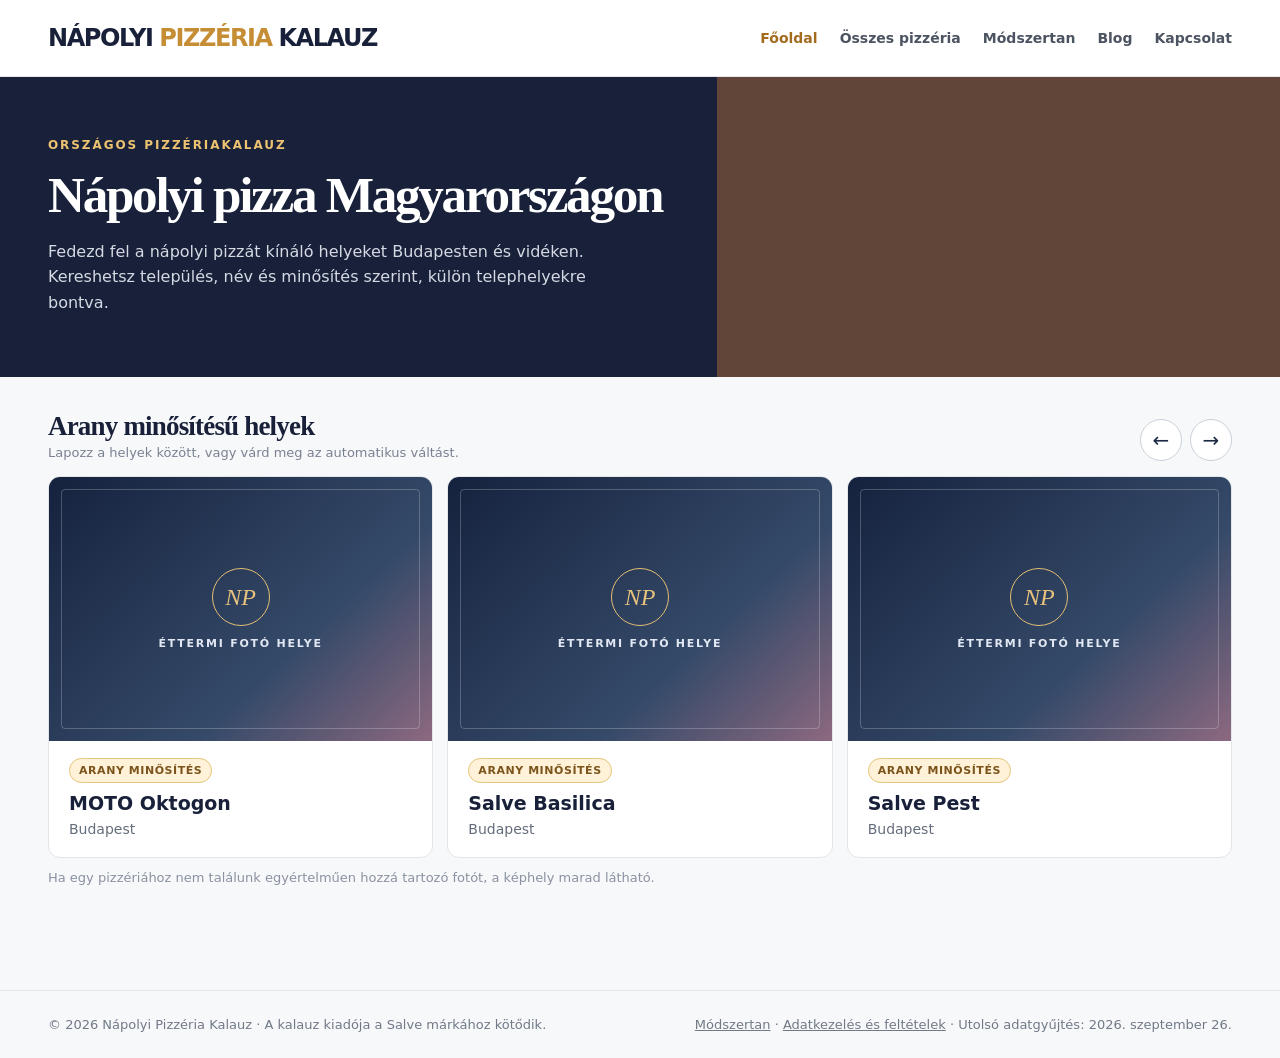
==== docs/index.html @ 6455cae8 "Reduce photo API traffic and document safe quotas" ====
<!doctype html><html lang="hu"><head><meta charset="utf-8"><meta name="viewport" content="width=device-width, initial-scale=1"><title>Nápolyi Pizzéria Kalauz – pizzériák Magyarországon</title><meta name="description" content="Országos, kereshető nápolyi pizzériakalauz Budapesten és vidéken. Települések és minősítések, külön éttermi egységek."><link rel="canonical" href="https://napolyipizzeriakalauz.com/"><meta property="og:type" content="website"><meta property="og:title" content="Nápolyi Pizzéria Kalauz – pizzériák Magyarországon"><meta property="og:description" content="Országos, kereshető nápolyi pizzériakalauz Budapesten és vidéken. Települések és minősítések, külön éttermi egységek."><meta property="og:url" content="https://napolyipizzeriakalauz.com/"><link rel="icon" href="https://napolyipizzeriakalauz.com/favicon.svg" type="image/svg+xml"><style>
:root{font-family:Inter,ui-sans-serif,system-ui,-apple-system,"Segoe UI",sans-serif;color:#182139;background:#f7f8fa}*{box-sizing:border-box}body{margin:0}button,input,select{font:inherit}button{cursor:pointer}a{color:inherit;text-decoration:none}.shell{max-width:1240px;margin:auto;padding:0 28px}.header{background:#fff;border-bottom:1px solid #e7e9ed;position:sticky;top:0;z-index:10}.header-inner{height:76px;display:flex;align-items:center;justify-content:space-between;gap:28px}.brand{font-weight:900;letter-spacing:-.06em;font-size:24px;white-space:nowrap}.brand span{color:#c58d34}.nav{display:flex;gap:30px;color:#4c5361;font-size:14px;font-weight:700}.nav a:hover,.nav a.active{color:#a36b1e}.top-right{font-size:12px;background:#f2f3f5;border-radius:99px;padding:9px 12px;color:#667081}.intro{display:grid;grid-template-columns:1.12fr .88fr;min-height:300px;background:#182139;color:white;overflow:hidden}.intro-copy{padding:42px max(28px,calc((100vw - 1184px)/2));padding-right:30px;align-self:center}.eyebrow{color:#edc271;font-size:12px;font-weight:900;letter-spacing:.16em;text-transform:uppercase}.intro h1{font-family:Georgia,serif;font-size:clamp(35px,4vw,56px);letter-spacing:-.045em;line-height:1.06;margin:16px 0 16px}.intro p{color:#d5d9e4;line-height:1.6;font-size:16px;max-width:560px;margin:0}.intro-photo{background:#614539 url('./pizza.jpg') center 54%/cover}.main{padding-top:34px;padding-bottom:80px}.featured{display:flex;align-items:center;justify-content:space-between;gap:18px;margin-bottom:15px}.featured h2,.results h2{font-family:Georgia,serif;font-size:27px;letter-spacing:-.03em;margin:0}.featured small{color:#7a8190;font-size:13px}.picks{display:grid;grid-template-columns:repeat(3,1fr);gap:14px;margin-bottom:42px}.pick{background:#fff;border:1px solid #e3e5e9;border-radius:12px;padding:20px;min-height:114px;display:flex;flex-direction:column;justify-content:space-between}.pick strong{font-size:17px}.pick .meta{color:#6f7684;font-size:13px}.pill{color:#7b541b;background:#fff2d8;border:1px solid #e7c681;padding:5px 9px;border-radius:20px;font-size:11px;font-weight:850;letter-spacing:.05em;white-space:nowrap}.pick-head{display:flex;justify-content:space-between;gap:10px}.search-panel{background:white;padding:22px 24px;border-radius:15px;border:1px solid #e0e4ea;box-shadow:0 5px 28px #1d25380a}.search-panel h2{font-family:Georgia,serif;margin:0 0 16px;font-size:26px}.filters{display:grid;grid-template-columns:1fr 1fr auto;gap:14px;align-items:end}.field{display:flex;flex-direction:column;gap:7px}.field label{font-size:14px;font-weight:750}.field input,.field select{width:100%;height:46px;border:1px solid #ccd2dc;border-radius:8px;padding:0 13px;background:white;color:#182139;outline-color:#ae7b34}.reset{height:46px;border:1px solid #d2d6df;border-radius:8px;background:#fff;padding:0 17px;font-weight:750;color:#465066}.results{margin-top:32px}.results-head{display:flex;justify-content:space-between;align-items:end;margin-bottom:17px}.results-head p{margin:6px 0 0;color:#777f8c;font-size:14px}.list{display:grid;gap:10px}.card{background:#fff;border:1px solid #e1e4e9;border-radius:11px;padding:18px 21px;display:flex;justify-content:space-between;align-items:center;gap:15px}.card.gold{border-left:5px solid #c79538}.card.silver{border-left:5px solid #9aa5b8}.card h3{font-size:17px;margin:0 0 6px}.card p{font-size:13px;color:#6c7481;margin:0;line-height:1.5}.card-right{display:flex;align-items:center;gap:12px;flex-shrink:0}.score{font-size:17px;font-weight:800;color:#26304a}.tag{font-size:11px;font-weight:850;letter-spacing:.08em;text-transform:uppercase;padding:8px 10px;border-radius:6px;background:#f0f2f5;color:#536070}.tag.gold{background:#fff1d4;color:#855d15}.tag.silver{background:#eef1f5;color:#586b82}.tag.recommended{background:#eaf3ed;color:#386348}.pagination{display:flex;align-items:center;justify-content:center;gap:12px;padding:24px 0}.pagination button{background:white;border:1px solid #cfd5df;border-radius:8px;padding:9px 14px;color:#182139}.pagination button:disabled{opacity:.35;cursor:default}.pagination span{font-size:14px;color:#596273}.footer{border-top:1px solid #e2e5eb;padding:26px 0;color:#717987;font-size:13px}.footer .shell{display:flex;justify-content:space-between;gap:20px}.section{display:none;padding:52px 0 90px;max-width:760px}.section.active{display:block}.section h1{font-family:Georgia,serif;font-size:44px}.section p,.section li{font-size:16px;line-height:1.7;color:#4e5867}.notice{border-left:4px solid #c79538;padding:12px 18px;background:#fff;margin-top:22px}@media(max-width:800px){.nav{gap:12px}.top-right{display:none}.intro{grid-template-columns:1fr}.intro-copy{padding:32px 24px}.intro-photo{height:180px;order:-1}.picks{grid-template-columns:1fr}.filters{grid-template-columns:1fr}.header-inner{height:auto;min-height:72px;flex-wrap:wrap;padding:14px 0}.nav{width:100%;justify-content:space-between;overflow:auto}.card{align-items:flex-start}.card-right{flex-direction:column;align-items:flex-end}.shell{padding:0 18px}.footer .shell{flex-direction:column}}

#osszes{max-width:1240px;padding-top:40px}#osszes>h1{font-size:38px;margin:0 0 22px}.list{display:grid;grid-template-columns:repeat(3,minmax(0,1fr));gap:17px}.card{padding:0;display:block;overflow:hidden;border-left-width:1px!important;min-width:0}.card.gold{border-color:#d5b371;box-shadow:inset 0 0 0 1px #d5b371}.card.silver{border-color:#b6c0cb}.photo-mock{aspect-ratio:1.55;background:linear-gradient(137deg,#15223e,#354a69 65%,#8c6980);color:#e8c27d;display:flex;flex-direction:column;align-items:center;justify-content:center;gap:11px;position:relative}.photo-mock:after{content:"";position:absolute;inset:12px;border:1px solid #ffffff39;border-radius:4px}.photo-mock span{letter-spacing:.16em;font-size:11px;font-weight:800;color:#e2e8f3}.photo-mark{height:58px;width:58px;border:1px solid #e4bd73;border-radius:50%;display:grid;place-items:center;font:italic 24px Georgia,serif}.card-body{padding:20px;min-height:145px}.card-title{display:flex;flex-direction:column;align-items:start;gap:11px;margin-bottom:9px}.card h3{margin:0}.card p{font-size:14px}.card-status{margin-top:8px!important;color:#7c6971!important}.card-status:empty{display:none}.card.empty{padding:24px;grid-column:1/-1}.picks{margin-bottom:4px}.pick{padding:0;overflow:hidden;min-height:0}.pick .photo-mock{aspect-ratio:1.45}.pick-content{padding:18px 20px 20px}.pick-content h3{font-size:19px;line-height:1.3;margin:13px 0 5px}.pick-content p{color:#646d7b;margin:0;font-size:14px}.pick-content small{display:block;color:#847365;margin-top:10px}.carousel-controls{display:flex;gap:8px}.carousel-controls button{width:42px;height:42px;border:1px solid #cbd0d9;background:#fff;border-radius:50%;font-size:20px;color:#1b2944}.carousel-controls button:hover{background:#182139;color:white}.carousel-note{font-size:13px;color:#8a91a0;margin:12px 0 0}.featured{align-items:end}.nav{gap:22px}.footer{margin-top:25px}@media(max-width:1000px){.list{grid-template-columns:repeat(2,minmax(0,1fr))}.picks{grid-template-columns:repeat(2,1fr)}}@media(max-width:700px){.list,.picks{grid-template-columns:1fr}.featured h2{font-size:24px}.featured small{display:block;margin-top:6px}.carousel-controls button{width:39px;height:39px}.intro-photo{height:150px}.intro{min-height:0}.pick .photo-mock{aspect-ratio:1.8}.nav{font-size:13px;gap:16px;white-space:nowrap}#osszes>h1{font-size:32px}}
.filters{grid-template-columns:minmax(170px,1fr) minmax(150px,1fr) minmax(160px,1fr) auto auto}.apply{height:46px;background:#182139;color:#fff;border:1px solid #182139;border-radius:8px;padding:0 21px;font-weight:800}.apply:hover{background:#30456c}@media(max-width:800px){.filters{grid-template-columns:1fr 1fr}.filters button{width:100%}}@media(max-width:500px){.filters{grid-template-columns:1fr}}
[hidden]{display:none!important}.section{display:block}.site-main{max-width:1240px;margin:auto;padding:38px 28px 80px}.site-main h1{font-family:Georgia,serif;letter-spacing:-.04em;font-size:clamp(34px,4vw,52px);margin:0 0 16px}.lead{font-size:17px;line-height:1.65;color:#4b576b;max-width:820px}.breadcrumb{font-size:13px;color:#767f8e;margin-bottom:24px}.breadcrumb a{text-decoration:underline}.plain-card{background:#fff;border:1px solid #e1e4e9;border-radius:12px;padding:22px;margin:14px 0}.plain-card p{font-size:15px;line-height:1.65}.plain-card a,.prose a,.card-link{color:#15558c;text-decoration:underline;text-underline-offset:2px}.detail-meta{display:flex;gap:10px;flex-wrap:wrap;align-items:center}.detail-meta .tag{letter-spacing:0}.prose{max-width:780px}.prose h2{font-family:Georgia,serif;font-size:27px;margin-top:34px}.prose p,.prose li{font-size:16px;line-height:1.75;color:#4b576b}.list{margin-top:22px}.filters{grid-template-columns:minmax(170px,1fr) minmax(140px,1fr) minmax(160px,1fr) auto auto}.filters button{height:46px}.card-link{display:inline-block;font-size:14px;font-weight:700;margin-top:12px}.card .card-body{min-height:174px}.card h2{font-size:17px;margin:0}.card .tag{display:inline-block}.link-row{display:flex;gap:16px;flex-wrap:wrap;margin-top:9px}.link-row a{font-size:14px}.site-tag{font-size:12px;background:#fff2d8;color:#7b541b;padding:6px 10px;border-radius:20px}.footer a{text-decoration:underline}.notice{border-left:4px solid #c79538;padding:14px 18px;background:#fff}.carousel-controls button:focus-visible,.apply:focus-visible,a:focus-visible{outline:3px solid #e9b963;outline-offset:3px}.photo-mock{aspect-ratio:1.55}.header .nav a.active{color:#a36b1e}@media(max-width:1000px){.filters{grid-template-columns:repeat(2,minmax(0,1fr))}}@media(max-width:700px){.site-main{padding:30px 18px 60px}.filters{grid-template-columns:1fr}.header-inner{gap:12px}.nav{overflow-x:auto}.link-row{flex-direction:column;gap:8px}}

.photo-mock.venue-photo{position:relative;overflow:hidden}.venue-photo .venue-image{width:100%;height:100%;object-fit:cover;display:block}.venue-photo .photo-credit{position:absolute;bottom:0;left:0;right:0;background:#101928eb;color:#fff;padding:7px 9px;font-size:12px;line-height:1.4}.photo-credit a{color:#fff;text-decoration:underline}.photo-credit a:hover{color:#f1d293}.photo-credit a:first-child{white-space:nowrap;font-family:Arial,sans-serif;font-weight:400}
</style><script type="application/ld+json">{"@context": "https://schema.org", "@type": "WebSite", "name": "Nápolyi Pizzéria Kalauz", "url": "https://napolyipizzeriakalauz.com/", "inLanguage": "hu-HU"}</script><script defer src="https://napolyipizzeriakalauz.com/photo-config.js"></script><script defer src="https://napolyipizzeriakalauz.com/venue-photos.js"></script></head><body><header class="header"><div class="shell header-inner"><a href="https://napolyipizzeriakalauz.com/" class="brand">NÁPOLYI <span>PIZZÉRIA</span> KALAUZ</a><nav class="nav" aria-label="Főmenü"><a href="https://napolyipizzeriakalauz.com/" class="active">Főoldal</a><a href="https://napolyipizzeriakalauz.com/pizzeriak/" class="">Összes pizzéria</a><a href="https://napolyipizzeriakalauz.com/modszertan/" class="">Módszertan</a><a href="https://napolyipizzeriakalauz.com/blog/" class="">Blog</a><a href="https://napolyipizzeriakalauz.com/kapcsolat/" class="">Kapcsolat</a></nav></div></header><section class="intro"><div class="intro-copy"><div class="eyebrow">Országos pizzériakalauz</div><h1>Nápolyi pizza Magyarországon</h1><p>Fedezd fel a nápolyi pizzát kínáló helyeket Budapesten és vidéken. Kereshetsz település, név és minősítés szerint, külön telephelyekre bontva.</p></div><div class="intro-photo" role="img" aria-label="Nápolyi pizza illusztráció" style="background-image:url('https://napolyipizzeriakalauz.com/pizza.jpg')"></div></section><main class="shell main"><div class="featured"><div><h2>Arany minősítésű helyek</h2><small>Lapozz a helyek között, vagy várd meg az automatikus váltást.</small></div><div class="carousel-controls"><button type="button" id="pick-prev" aria-label="Előző pizzériák">←</button><button type="button" id="pick-next" aria-label="Következő pizzériák">→</button></div></div><div id="picks" class="picks" aria-live="polite"><article class="pick"><div class="photo-mock venue-photo" data-place-name="MOTO Oktogon" data-place-city="Budapest" data-place-address="Andrássy út 54." role="img" aria-label="MOTO Oktogon: az éttermi fotó helye"><div class="photo-mark">NP</div><span>ÉTTERMI FOTÓ HELYE</span></div><div class="pick-content"><span class="pill">ARANY MINŐSÍTÉS</span><h3>MOTO Oktogon</h3><p>Budapest</p></div></article><article class="pick"><div class="photo-mock venue-photo" data-place-name="Salve Basilica" data-place-city="Budapest" data-place-address="Bajcsy-Zsilinszky út 17." role="img" aria-label="Salve Basilica: az éttermi fotó helye"><div class="photo-mark">NP</div><span>ÉTTERMI FOTÓ HELYE</span></div><div class="pick-content"><span class="pill">ARANY MINŐSÍTÉS</span><h3><a href="https://napolyipizzeriakalauz.com/pizzeria/salve-basilica/">Salve Basilica</a></h3><p>Budapest</p></div></article><article class="pick"><div class="photo-mock venue-photo" data-place-name="Salve Pest" data-place-city="Budapest" data-place-address="Thaly Kálmán utca 50." role="img" aria-label="Salve Pest: az éttermi fotó helye"><div class="photo-mark">NP</div><span>ÉTTERMI FOTÓ HELYE</span></div><div class="pick-content"><span class="pill">ARANY MINŐSÍTÉS</span><h3><a href="https://napolyipizzeriakalauz.com/pizzeria/salve-pest/">Salve Pest</a></h3><p>Budapest</p></div></article></div><p class="carousel-note">Ha egy pizzériához nem találunk egyértelműen hozzá tartozó fotót, a képhely marad látható.</p><script>const picks=[{"name": "MOTO Oktogon", "city": "Budapest", "address": "Andrássy út 54.", "href": null}, {"name": "Salve Basilica", "city": "Budapest", "address": "Bajcsy-Zsilinszky út 17.", "href": "https://napolyipizzeriakalauz.com/pizzeria/salve-basilica/"}, {"name": "Salve Pest", "city": "Budapest", "address": "Thaly Kálmán utca 50.", "href": "https://napolyipizzeriakalauz.com/pizzeria/salve-pest/"}, {"name": "Forni di Napoli Bazilika", "city": "Budapest", "address": "Október 6. utca 19.", "href": null}, {"name": "Forni di Napoli Szent István körút", "city": "Budapest", "address": "Szent István körút 7–9.", "href": null}, {"name": "Anyukám Mondta Encs", "city": "Encs", "address": "Petőfi út 57.", "href": null}, {"name": "Casa di Napoli", "city": "Vecsés", "address": "Telepi út 22.", "href": null}, {"name": "Bazsalikom Nápolyi Pizzéria", "city": "Kistarcsa", "address": "Szabadság út 6.", "href": null}, {"name": "Circo Pizza Napoletana", "city": "Budapest", "address": "Hajós utca 21.", "href": null}, {"name": "Digó Kazinczy", "city": "Budapest", "address": "Kazinczy utca 32.", "href": null}, {"name": "Belli di Mamma", "city": "Budapest", "address": "Akácfa utca 45.", "href": null}, {"name": "Donna Mamma Pizza Napoletana", "city": "Budapest", "address": "Rákóczi út 1–3.", "href": null}, {"name": "Pizziozo", "city": "Budapest", "address": "", "href": null}, {"name": "Pizzeria Mamma Napoli", "city": "Zalaegerszeg", "address": "Kinizsi Pál utca 89.", "href": null}, {"name": "Vegazzi Specialty Pizzeria", "city": "Budapest", "address": "Jókai utca 7.", "href": null}];let offset=0;const box=document.getElementById('picks');function draw(loadCarousel=false){const n=innerWidth<700?1:innerWidth<1000?2:3,used=new Set(),items=[];for(let k=0;k<picks.length&&items.length<n;k++){const p=picks[(offset+k)%picks.length];if(used.has(p.name))continue;used.add(p.name);items.push(p)}box.replaceChildren(...items.map(p=>{let a=document.createElement('article');a.className='pick';let mock=document.createElement('div');mock.className='photo-mock venue-photo';mock.dataset.placeName=p.name;mock.dataset.placeCity=p.city;mock.dataset.placeAddress=p.address;mock.setAttribute('role','img');mock.setAttribute('aria-label',p.name+': az éttermi fotó helye');mock.innerHTML='<div class="photo-mark">NP</div><span>ÉTTERMI FOTÓ HELYE</span>';let content=document.createElement('div');content.className='pick-content';let badge=document.createElement('span');badge.className='pill';badge.textContent='ARANY MINŐSÍTÉS';let name=document.createElement('h3');if(p.href){let link=document.createElement('a');link.href=p.href;link.textContent=p.name;name.append(link)}else name.textContent=p.name;let city=document.createElement('p');city.textContent=p.city;content.append(badge,name,city);a.append(mock,content);return a}));document.dispatchEvent(new CustomEvent('venuephotos:refresh',{detail:{loadCarousel}}))}function step(n,manual=false){offset=(offset+n+picks.length)%picks.length;draw(manual)}document.getElementById('pick-prev').onclick=()=>step(-1,true);document.getElementById('pick-next').onclick=()=>step(1,true);addEventListener('resize',draw);setInterval(()=>{if(!document.hidden&&!box.matches(':hover'))step(1)},5500);draw(true);</script></main><footer class="footer"><div class="shell"><span>© 2026 Nápolyi Pizzéria Kalauz · A kalauz kiadója a Salve márkához kötődik.</span><span><a href="https://napolyipizzeriakalauz.com/modszertan/">Módszertan</a> · <a href="https://napolyipizzeriakalauz.com/adatkezeles/">Adatkezelés és feltételek</a> · Utolsó adatgyűjtés: 2026. szeptember 26.</span></div></footer></body></html>
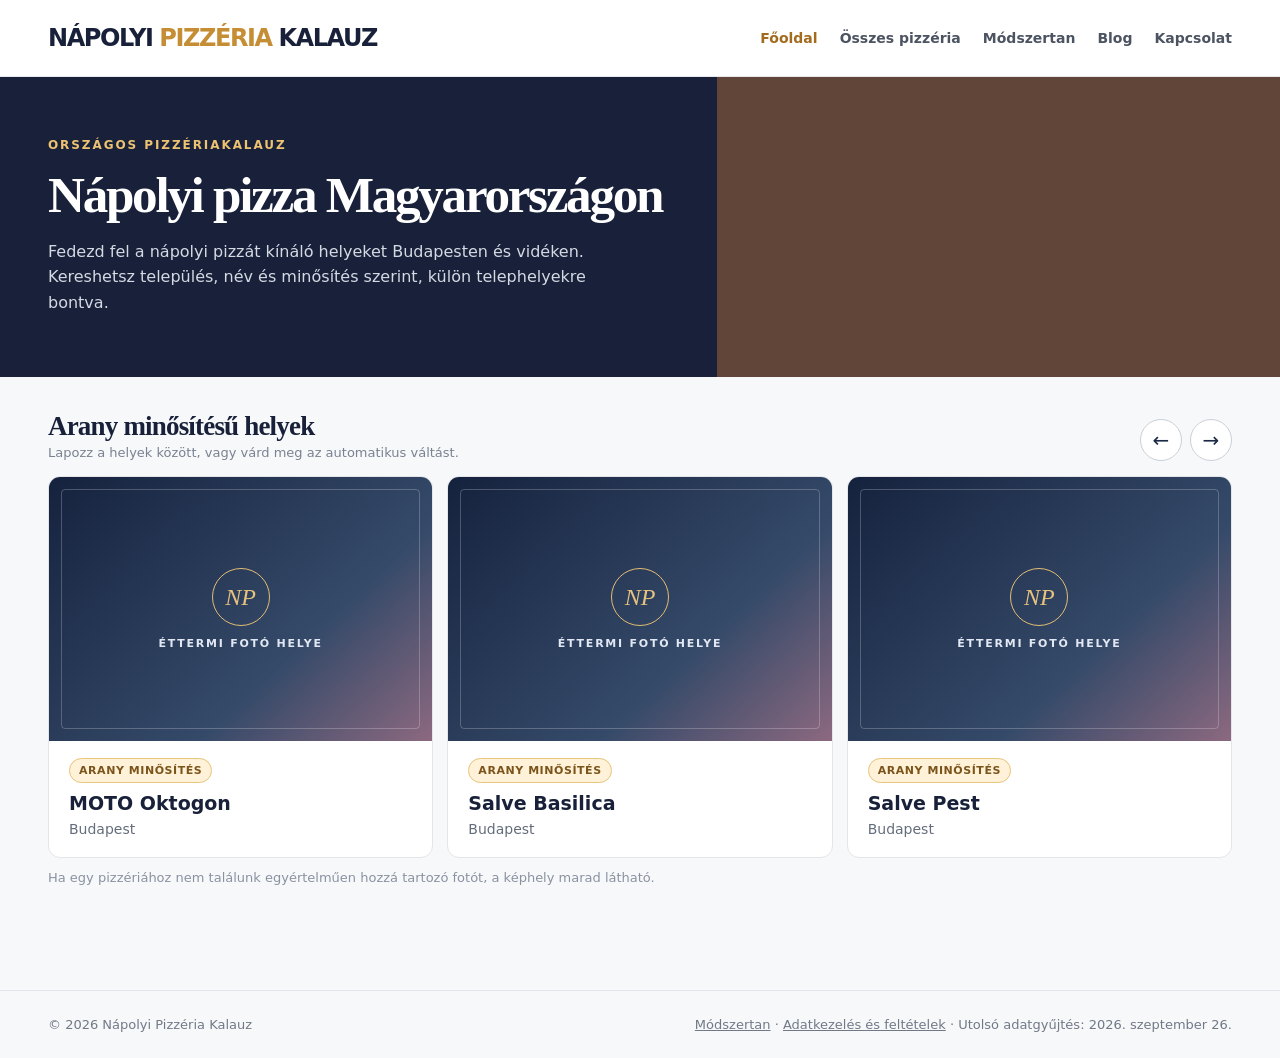
==== commit 343b689a: "Move publisher disclosure from page footers to methodology" ====
--- a/docs/index.html
+++ b/docs/index.html
@@ -6,4 +6,74 @@
 [hidden]{display:none!important}.section{display:block}.site-main{max-width:1240px;margin:auto;padding:38px 28px 80px}.site-main h1{font-family:Georgia,serif;letter-spacing:-.04em;font-size:clamp(34px,4vw,52px);margin:0 0 16px}.lead{font-size:17px;line-height:1.65;color:#4b576b;max-width:820px}.breadcrumb{font-size:13px;color:#767f8e;margin-bottom:24px}.breadcrumb a{text-decoration:underline}.plain-card{background:#fff;border:1px solid #e1e4e9;border-radius:12px;padding:22px;margin:14px 0}.plain-card p{font-size:15px;line-height:1.65}.plain-card a,.prose a,.card-link{color:#15558c;text-decoration:underline;text-underline-offset:2px}.detail-meta{display:flex;gap:10px;flex-wrap:wrap;align-items:center}.detail-meta .tag{letter-spacing:0}.prose{max-width:780px}.prose h2{font-family:Georgia,serif;font-size:27px;margin-top:34px}.prose p,.prose li{font-size:16px;line-height:1.75;color:#4b576b}.list{margin-top:22px}.filters{grid-template-columns:minmax(170px,1fr) minmax(140px,1fr) minmax(160px,1fr) auto auto}.filters button{height:46px}.card-link{display:inline-block;font-size:14px;font-weight:700;margin-top:12px}.card .card-body{min-height:174px}.card h2{font-size:17px;margin:0}.card .tag{display:inline-block}.link-row{display:flex;gap:16px;flex-wrap:wrap;margin-top:9px}.link-row a{font-size:14px}.site-tag{font-size:12px;background:#fff2d8;color:#7b541b;padding:6px 10px;border-radius:20px}.footer a{text-decoration:underline}.notice{border-left:4px solid #c79538;padding:14px 18px;background:#fff}.carousel-controls button:focus-visible,.apply:focus-visible,a:focus-visible{outline:3px solid #e9b963;outline-offset:3px}.photo-mock{aspect-ratio:1.55}.header .nav a.active{color:#a36b1e}@media(max-width:1000px){.filters{grid-template-columns:repeat(2,minmax(0,1fr))}}@media(max-width:700px){.site-main{padding:30px 18px 60px}.filters{grid-template-columns:1fr}.header-inner{gap:12px}.nav{overflow-x:auto}.link-row{flex-direction:column;gap:8px}}
 
 .photo-mock.venue-photo{position:relative;overflow:hidden}.venue-photo .venue-image{width:100%;height:100%;object-fit:cover;display:block}.venue-photo .photo-credit{position:absolute;bottom:0;left:0;right:0;background:#101928eb;color:#fff;padding:7px 9px;font-size:12px;line-height:1.4}.photo-credit a{color:#fff;text-decoration:underline}.photo-credit a:hover{color:#f1d293}.photo-credit a:first-child{white-space:nowrap;font-family:Arial,sans-serif;font-weight:400}
-</style><script type="application/ld+json">{"@context": "https://schema.org", "@type": "WebSite", "name": "Nápolyi Pizzéria Kalauz", "url": "https://napolyipizzeriakalauz.com/", "inLanguage": "hu-HU"}</script><script defer src="https://napolyipizzeriakalauz.com/photo-config.js"></script><script defer src="https://napolyipizzeriakalauz.com/venue-photos.js"></script></head><body><header class="header"><div class="shell header-inner"><a href="https://napolyipizzeriakalauz.com/" class="brand">NÁPOLYI <span>PIZZÉRIA</span> KALAUZ</a><nav class="nav" aria-label="Főmenü"><a href="https://napolyipizzeriakalauz.com/" class="active">Főoldal</a><a href="https://napolyipizzeriakalauz.com/pizzeriak/" class="">Összes pizzéria</a><a href="https://napolyipizzeriakalauz.com/modszertan/" class="">Módszertan</a><a href="https://napolyipizzeriakalauz.com/blog/" class="">Blog</a><a href="https://napolyipizzeriakalauz.com/kapcsolat/" class="">Kapcsolat</a></nav></div></header><section class="intro"><div class="intro-copy"><div class="eyebrow">Országos pizzériakalauz</div><h1>Nápolyi pizza Magyarországon</h1><p>Fedezd fel a nápolyi pizzát kínáló helyeket Budapesten és vidéken. Kereshetsz település, név és minősítés szerint, külön telephelyekre bontva.</p></div><div class="intro-photo" role="img" aria-label="Nápolyi pizza illusztráció" style="background-image:url('https://napolyipizzeriakalauz.com/pizza.jpg')"></div></section><main class="shell main"><div class="featured"><div><h2>Arany minősítésű helyek</h2><small>Lapozz a helyek között, vagy várd meg az automatikus váltást.</small></div><div class="carousel-controls"><button type="button" id="pick-prev" aria-label="Előző pizzériák">←</button><button type="button" id="pick-next" aria-label="Következő pizzériák">→</button></div></div><div id="picks" class="picks" aria-live="polite"><article class="pick"><div class="photo-mock venue-photo" data-place-name="MOTO Oktogon" data-place-city="Budapest" data-place-address="Andrássy út 54." role="img" aria-label="MOTO Oktogon: az éttermi fotó helye"><div class="photo-mark">NP</div><span>ÉTTERMI FOTÓ HELYE</span></div><div class="pick-content"><span class="pill">ARANY MINŐSÍTÉS</span><h3>MOTO Oktogon</h3><p>Budapest</p></div></article><article class="pick"><div class="photo-mock venue-photo" data-place-name="Salve Basilica" data-place-city="Budapest" data-place-address="Bajcsy-Zsilinszky út 17." role="img" aria-label="Salve Basilica: az éttermi fotó helye"><div class="photo-mark">NP</div><span>ÉTTERMI FOTÓ HELYE</span></div><div class="pick-content"><span class="pill">ARANY MINŐSÍTÉS</span><h3><a href="https://napolyipizzeriakalauz.com/pizzeria/salve-basilica/">Salve Basilica</a></h3><p>Budapest</p></div></article><article class="pick"><div class="photo-mock venue-photo" data-place-name="Salve Pest" data-place-city="Budapest" data-place-address="Thaly Kálmán utca 50." role="img" aria-label="Salve Pest: az éttermi fotó helye"><div class="photo-mark">NP</div><span>ÉTTERMI FOTÓ HELYE</span></div><div class="pick-content"><span class="pill">ARANY MINŐSÍTÉS</span><h3><a href="https://napolyipizzeriakalauz.com/pizzeria/salve-pest/">Salve Pest</a></h3><p>Budapest</p></div></article></div><p class="carousel-note">Ha egy pizzériához nem találunk egyértelműen hozzá tartozó fotót, a képhely marad látható.</p><script>const picks=[{"name": "MOTO Oktogon", "city": "Budapest", "address": "Andrássy út 54.", "href": null}, {"name": "Salve Basilica", "city": "Budapest", "address": "Bajcsy-Zsilinszky út 17.", "href": "https://napolyipizzeriakalauz.com/pizzeria/salve-basilica/"}, {"name": "Salve Pest", "city": "Budapest", "address": "Thaly Kálmán utca 50.", "href": "https://napolyipizzeriakalauz.com/pizzeria/salve-pest/"}, {"name": "Forni di Napoli Bazilika", "city": "Budapest", "address": "Október 6. utca 19.", "href": null}, {"name": "Forni di Napoli Szent István körút", "city": "Budapest", "address": "Szent István körút 7–9.", "href": null}, {"name": "Anyukám Mondta Encs", "city": "Encs", "address": "Petőfi út 57.", "href": null}, {"name": "Casa di Napoli", "city": "Vecsés", "address": "Telepi út 22.", "href": null}, {"name": "Bazsalikom Nápolyi Pizzéria", "city": "Kistarcsa", "address": "Szabadság út 6.", "href": null}, {"name": "Circo Pizza Napoletana", "city": "Budapest", "address": "Hajós utca 21.", "href": null}, {"name": "Digó Kazinczy", "city": "Budapest", "address": "Kazinczy utca 32.", "href": null}, {"name": "Belli di Mamma", "city": "Budapest", "address": "Akácfa utca 45.", "href": null}, {"name": "Donna Mamma Pizza Napoletana", "city": "Budapest", "address": "Rákóczi út 1–3.", "href": null}, {"name": "Pizziozo", "city": "Budapest", "address": "", "href": null}, {"name": "Pizzeria Mamma Napoli", "city": "Zalaegerszeg", "address": "Kinizsi Pál utca 89.", "href": null}, {"name": "Vegazzi Specialty Pizzeria", "city": "Budapest", "address": "Jókai utca 7.", "href": null}];let offset=0;const box=document.getElementById('picks');function draw(loadCarousel=false){const n=innerWidth<700?1:innerWidth<1000?2:3,used=new Set(),items=[];for(let k=0;k<picks.length&&items.length<n;k++){const p=picks[(offset+k)%picks.length];if(used.has(p.name))continue;used.add(p.name);items.push(p)}box.replaceChildren(...items.map(p=>{let a=document.createElement('article');a.className='pick';let mock=document.createElement('div');mock.className='photo-mock venue-photo';mock.dataset.placeName=p.name;mock.dataset.placeCity=p.city;mock.dataset.placeAddress=p.address;mock.setAttribute('role','img');mock.setAttribute('aria-label',p.name+': az éttermi fotó helye');mock.innerHTML='<div class="photo-mark">NP</div><span>ÉTTERMI FOTÓ HELYE</span>';let content=document.createElement('div');content.className='pick-content';let badge=document.createElement('span');badge.className='pill';badge.textContent='ARANY MINŐSÍTÉS';let name=document.createElement('h3');if(p.href){let link=document.createElement('a');link.href=p.href;link.textContent=p.name;name.append(link)}else name.textContent=p.name;let city=document.createElement('p');city.textContent=p.city;content.append(badge,name,city);a.append(mock,content);return a}));document.dispatchEvent(new CustomEvent('venuephotos:refresh',{detail:{loadCarousel}}))}function step(n,manual=false){offset=(offset+n+picks.length)%picks.length;draw(manual)}document.getElementById('pick-prev').onclick=()=>step(-1,true);document.getElementById('pick-next').onclick=()=>step(1,true);addEventListener('resize',draw);setInterval(()=>{if(!document.hidden&&!box.matches(':hover'))step(1)},5500);draw(true);</script></main><footer class="footer"><div class="shell"><span>© 2026 Nápolyi Pizzéria Kalauz · A kalauz kiadója a Salve márkához kötődik.</span><span><a href="https://napolyipizzeriakalauz.com/modszertan/">Módszertan</a> · <a href="https://napolyipizzeriakalauz.com/adatkezeles/">Adatkezelés és feltételek</a> · Utolsó adatgyűjtés: 2026. szeptember 26.</span></div></footer></body></html>+.prose > .venue-photo{max-width:760px;margin:22px 0 28px;border-radius:14px}
+.association-badges{display:flex;flex-wrap:wrap;gap:7px;margin:8px 0}.association-badges a{border:1px solid #bac8d3;border-radius:20px;padding:4px 9px;color:#224e69;background:#eff7fa;font-size:12px;font-weight:700;text-decoration:none}.association-badges a:hover{text-decoration:underline}
+.association-guide{margin:26px 0 28px;padding:22px;background:#eff2f6;border:1px solid #e0e5ec;border-radius:16px}.association-guide h2{font-family:Georgia,serif;font-size:23px;letter-spacing:-.025em;margin:0 0 5px}.association-guide .guide-intro{font-size:14px;color:#677385;line-height:1.55;margin:0 0 17px}.guide-grid{display:grid;grid-template-columns:repeat(2,minmax(0,1fr));gap:12px}.guide-item{background:#fff;border:1px solid #e0e4e9;border-radius:12px;padding:19px 20px}.guide-item-head{display:flex;align-items:center;gap:10px;margin-bottom:10px}.guide-mark{display:inline-flex;align-items:center;justify-content:center;min-width:62px;padding:7px 10px;border-radius:7px;font-size:12px;font-weight:850;letter-spacing:.06em;background:#fff2d8;color:#7b541b}.guide-mark.avpn{background:#eff7fa;color:#224e69}.guide-item h3{margin:0;font-size:17px;letter-spacing:-.015em}.guide-item p{font-size:14px;line-height:1.6;color:#4b576b;margin:0}.guide-item a{color:#15558c;text-decoration:underline;text-underline-offset:2px}.guide-note{font-size:12px;color:#6e7786;line-height:1.5;margin:14px 2px 0}@media(max-width:700px){.association-guide{padding:17px;margin:21px 0 24px}.guide-grid{grid-template-columns:1fr}.guide-item{padding:17px}}
+</style><script type="application/ld+json">{"@context": "https://schema.org", "@type": "WebSite", "name": "Nápolyi Pizzéria Kalauz", "url": "https://napolyipizzeriakalauz.com/", "inLanguage": "hu-HU"}</script><script defer src="https://napolyipizzeriakalauz.com/photo-config.js?v=7ad16bc7910e"></script><script defer src="https://napolyipizzeriakalauz.com/venue-photos.js?v=35744f89988c"></script></head><body><header class="header"><div class="shell header-inner"><a href="https://napolyipizzeriakalauz.com/" class="brand">NÁPOLYI <span>PIZZÉRIA</span> KALAUZ</a><nav class="nav" aria-label="Főmenü"><a href="https://napolyipizzeriakalauz.com/" class="active">Főoldal</a><a href="https://napolyipizzeriakalauz.com/pizzeriak/" class="">Összes pizzéria</a><a href="https://napolyipizzeriakalauz.com/modszertan/" class="">Módszertan</a><a href="https://napolyipizzeriakalauz.com/blog/" class="">Blog</a><a href="https://napolyipizzeriakalauz.com/kapcsolat/" class="">Kapcsolat</a></nav></div></header><section class="intro"><div class="intro-copy"><div class="eyebrow">Országos pizzériakalauz</div><h1>Nápolyi pizza Magyarországon</h1><p>Fedezd fel a nápolyi pizzát kínáló helyeket Budapesten és vidéken. Kereshetsz település, név és minősítés szerint, külön telephelyekre bontva.</p></div><div class="intro-photo" role="img" aria-label="Nápolyi pizza illusztráció" style="background-image:url('https://napolyipizzeriakalauz.com/pizza.jpg')"></div></section><main class="shell main"><div class="featured"><div><h2>Arany minősítésű helyek</h2><small>Lapozz a helyek között, vagy várd meg az automatikus váltást.</small></div><div class="carousel-controls"><button type="button" id="pick-prev" aria-label="Előző pizzériák">←</button><button type="button" id="pick-next" aria-label="Következő pizzériák">→</button></div></div><div id="picks" class="picks" aria-live="polite"><article class="pick"><div class="photo-mock venue-photo" data-place-name="MOTO Oktogon" data-place-city="Budapest" data-place-address="Andrássy út 54." data-photo-lookup-name="" data-photo-lookup-address="" role="img" aria-label="MOTO Oktogon: az éttermi fotó helye"><div class="photo-mark">NP</div><span>ÉTTERMI FOTÓ HELYE</span></div><div class="pick-content"><span class="pill">ARANY MINŐSÍTÉS</span><h3>MOTO Oktogon</h3><p>Budapest</p></div></article><article class="pick"><div class="photo-mock venue-photo" data-place-name="Salve Basilica" data-place-city="Budapest" data-place-address="Bajcsy-Zsilinszky út 17." data-photo-lookup-name="" data-photo-lookup-address="" role="img" aria-label="Salve Basilica: az éttermi fotó helye"><div class="photo-mark">NP</div><span>ÉTTERMI FOTÓ HELYE</span></div><div class="pick-content"><span class="pill">ARANY MINŐSÍTÉS</span><h3><a href="https://napolyipizzeriakalauz.com/pizzeria/salve-basilica/">Salve Basilica</a></h3><p>Budapest</p></div></article><article class="pick"><div class="photo-mock venue-photo" data-place-name="Salve Pest" data-place-city="Budapest" data-place-address="Thaly Kálmán utca 50." data-photo-lookup-name="" data-photo-lookup-address="" role="img" aria-label="Salve Pest: az éttermi fotó helye"><div class="photo-mark">NP</div><span>ÉTTERMI FOTÓ HELYE</span></div><div class="pick-content"><span class="pill">ARANY MINŐSÍTÉS</span><h3><a href="https://napolyipizzeriakalauz.com/pizzeria/salve-pest/">Salve Pest</a></h3><p>Budapest</p></div></article></div><p class="carousel-note">Ha egy pizzériához nem találunk egyértelműen hozzá tartozó fotót, a képhely marad látható.</p><script>const picks=[{"name": "MOTO Oktogon", "city": "Budapest", "address": "Andrássy út 54.", "href": null}, {"name": "Salve Basilica", "city": "Budapest", "address": "Bajcsy-Zsilinszky út 17.", "href": "https://napolyipizzeriakalauz.com/pizzeria/salve-basilica/"}, {"name": "Salve Pest", "city": "Budapest", "address": "Thaly Kálmán utca 50.", "href": "https://napolyipizzeriakalauz.com/pizzeria/salve-pest/"}, {"name": "Forni di Napoli Bazilika", "city": "Budapest", "address": "Október 6. utca 19.", "href": null}, {"name": "Forni di Napoli Szent István körút", "city": "Budapest", "address": "Szent István körút 7–9.", "href": null}, {"name": "Anyukám Mondta Encs", "city": "Encs", "address": "Petőfi út 57.", "href": null}, {"name": "Casa di Napoli", "city": "Vecsés", "address": "Telepi út 22.", "href": null}, {"name": "Bazsalikom Nápolyi Pizzéria", "city": "Kistarcsa", "address": "Szabadság út 6.", "href": null}, {"name": "Circo Pizza Napoletana", "city": "Budapest", "address": "Hajós utca 21.", "href": null}, {"name": "Digó Kazinczy", "city": "Budapest", "address": "Kazinczy utca 32.", "href": null}, {"name": "Belli di Mamma", "city": "Budapest", "address": "Akácfa utca 45.", "href": null}, {"name": "Donna Mamma Pizza Napoletana", "city": "Budapest", "address": "Rákóczi út 1–3.", "href": null}, {"name": "Pizziozo", "city": "Budapest", "address": "", "href": null}, {"name": "Pizzeria Mamma Napoli", "city": "Zalaegerszeg", "address": "Kinizsi Pál utca 89.", "href": null}, {"name": "Vegazzi Specialty Pizzeria", "city": "Budapest", "address": "Jókai utca 7.", "href": null}];// Keep each venue card in the document when the carousel advances. A photo
+// lookup may finish after its card stops being visible, and can be reused later.
+let offset = 0;
+const box = document.getElementById('picks');
+const cards = picks.map(p => {
+  const article = document.createElement('article');
+  article.className = 'pick';
+  article.hidden = true;
+
+  const mock = document.createElement('div');
+  mock.className = 'photo-mock venue-photo';
+  mock.dataset.placeName = p.name;
+  mock.dataset.placeCity = p.city;
+  mock.dataset.placeAddress = p.address;
+  mock.setAttribute('role', 'img');
+  mock.setAttribute('aria-label', p.name + ': az éttermi fotó helye');
+  mock.innerHTML = '<div class="photo-mark">NP</div><span>ÉTTERMI FOTÓ HELYE</span>';
+
+  const content = document.createElement('div');
+  content.className = 'pick-content';
+  const badge = document.createElement('span');
+  badge.className = 'pill';
+  badge.textContent = 'ARANY MINŐSÍTÉS';
+  const heading = document.createElement('h3');
+  if (p.href) {
+    const link = document.createElement('a');
+    link.href = p.href;
+    link.textContent = p.name;
+    heading.append(link);
+  } else {
+    heading.textContent = p.name;
+  }
+  const city = document.createElement('p');
+  city.textContent = p.city;
+  content.append(badge, heading, city);
+  article.append(mock, content);
+  return article;
+});
+box.replaceChildren(...cards);
+
+function draw(loadCarousel = false) {
+  const count = innerWidth < 700 ? 1 : innerWidth < 1000 ? 2 : 3;
+  const visible = new Set();
+  const names = new Set();
+  for (let k = 0; k < picks.length && visible.size < count; k++) {
+    const index = (offset + k) % picks.length;
+    if (names.has(picks[index].name)) continue;
+    names.add(picks[index].name);
+    visible.add(index);
+  }
+  cards.forEach((card, index) => { card.hidden = !visible.has(index); });
+  document.dispatchEvent(new CustomEvent('venuephotos:refresh', {
+    detail: { loadCarousel }
+  }));
+}
+
+function step(amount, manual = false) {
+  offset = (offset + amount + picks.length) % picks.length;
+  draw(manual);
+}
+document.getElementById('pick-prev').onclick = () => step(-1, true);
+document.getElementById('pick-next').onclick = () => step(1, true);
+addEventListener('resize', () => draw());
+setInterval(() => {
+  if (!document.hidden && !box.matches(':hover')) step(1);
+}, 11000);
+draw(true);
+</script></main><footer class="footer"><div class="shell"><span>© 2026 Nápolyi Pizzéria Kalauz</span><span><a href="https://napolyipizzeriakalauz.com/modszertan/">Módszertan</a> · <a href="https://napolyipizzeriakalauz.com/adatkezeles/">Adatkezelés és feltételek</a> · Utolsó adatgyűjtés: 2026. szeptember 26.</span></div></footer></body></html>
